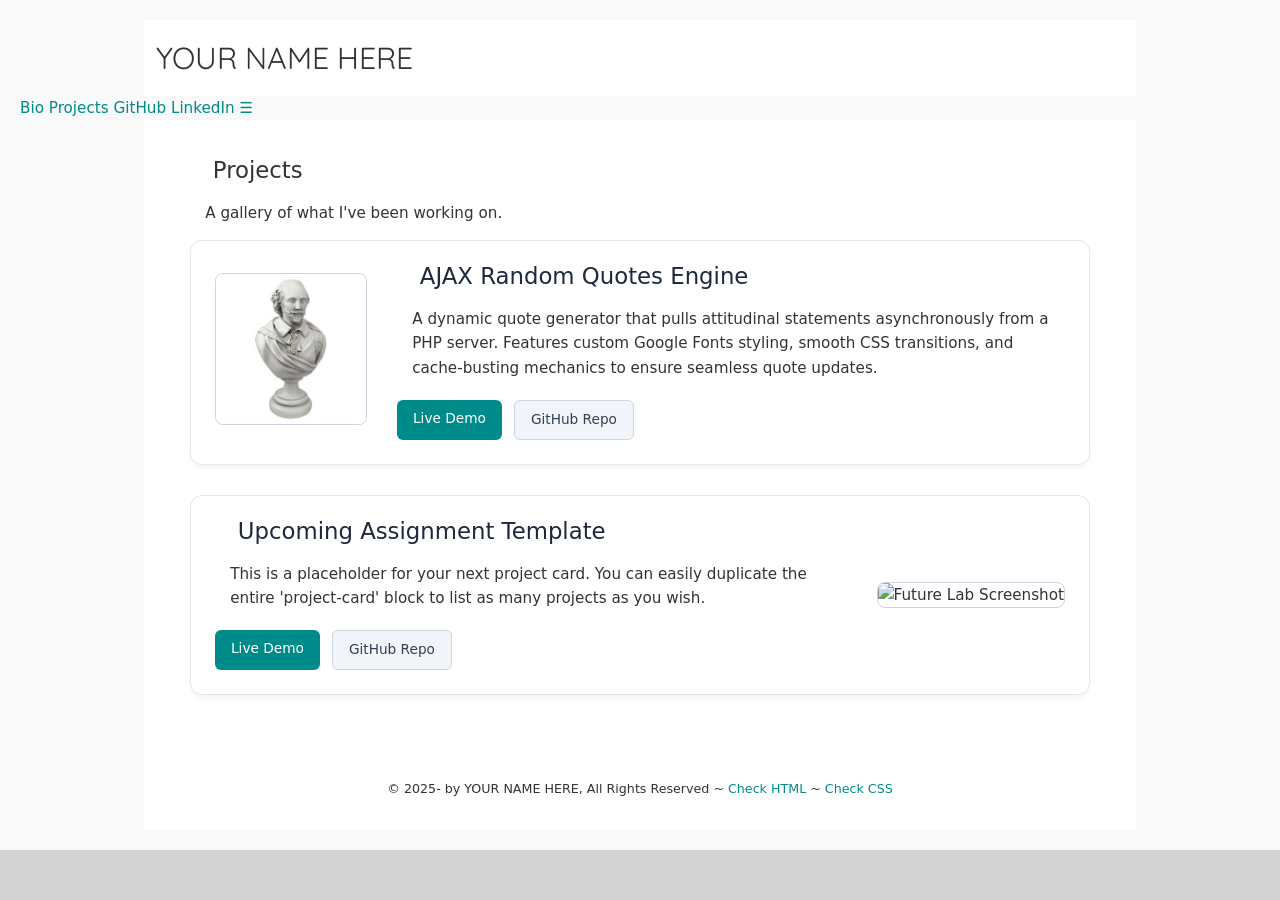
==== projects.html @ feca26e6 "Adds project page" ====
<!DOCTYPE html>
<html lang="en">
<head>
  <meta charset="UTF-8">
  <title>NAME HERE'S Projects</title>
  <link rel="stylesheet" href="css/main.css">
  <link rel="stylesheet" href="css/nav.css">
  <link rel="stylesheet" href="css/projects.css">
</head>
<body>

    <header>
        <h1 class="heading">YOUR NAME HERE</h1>
           <nav class="topnav" id="myTopnav">
               <a href="index.html">Bio</a>
               <a href="projects.html" class="active">Projects</a>
               <a href="#" target="_blank">GitHub</a>
               <a href="#" target="_blank">LinkedIn</a>
               <a href="javascript:void(0);" class="icon" onclick="myFunction()">&#9776;</a>
           </nav>
    </header>
<main class="wrapper">
  <section class="projects-container">
    <h2 class="subheader">Projects</h2>
    <p class="subtitle">A gallery of what I've been working on.</p>

    <div class="project-card">
      <div class="project-image">
        <img src="images/shakespeare-bust.jpg" alt="Shakespeare bust">
      </div>
      <div class="project-content">
        <h2>AJAX Random Quotes Engine</h2>
        <p>A dynamic quote generator that pulls attitudinal statements asynchronously from a PHP server. Features custom Google Fonts styling, smooth CSS transitions, and cache-busting mechanics to ensure seamless quote updates.</p>
        
        <div class="project-links">
          <a href="#" class="btn demo-btn" target="_blank">Live Demo</a>
          <a href="#" class="btn repo-btn" target="_blank">GitHub Repo</a>
        </div>
      </div>
    </div>

    <div class="project-card">
      <div class="project-image">
        <img src="https://via.placeholder.com/150" alt="Future Lab Screenshot">
      </div>
      <div class="project-content">
        <h2>Upcoming Assignment Template</h2>
        <p>This is a placeholder for your next project card. You can easily 
            duplicate the entire 'project-card' block to list as many projects as you wish.</p>
        
        <div class="project-links">
          <a href="#" class="btn demo-btn" target="_blank">Live Demo</a>
          <a href="#" class="btn repo-btn" target="_blank">GitHub Repo</a>
        </div>
      </div>
    </div>
</section>
<footer>
    <p><small>&copy; 2025-<span id="this-year"></span> by 
        YOUR NAME HERE, All Rights Reserved ~ 
        <a id="html-checker" href="#" target="_blank">Check HTML</a> ~ 
        <a id="css-checker" href="#" target="_blank">Check CSS</a></small>
   </p>
  </footer>
</main>
<script src="main.js" defer></script>
</body>
</html>
---- css/main.css ----
/* Global rules */

@import url('https://fonts.googleapis.com/css?family=Quicksand');

html {
    background-color: lightgray;
    font-family: 'Quicksand', sans-serif;
    font-size: 0.95em;
    line-height: 1.5em;
}

::selection {
    color: #000; 
    background: #ff0;
}

h1 {
    font-weight: normal;
    margin: auto;
    background: #fff;
    line-height: 2.5em;
}

h1.heading{
    font-family:Quicksand;
}

main.wrapper {
    background-color: white;
    overflow: auto;
}

p {
    margin: 1em; /* Top Right Bottom Left (TRBL) */
}

h2,h3 {
    font-weight: normal;
    margin-left: 1em;
    line-height: 1em;
}

a {
    color:darkcyan;
    text-decoration: none;
}

a:hover {
    color: whitesmoke;
    background-color: darkcyan;
    text-decoration: none;
}

footer {
    clear: both;
    text-align: center;
    padding: 1em;
}

/* Responsive rules */

/* DESKTOP */
@media all and (min-width:1200px) {
    main.wrapper {
        width: 80%;
        margin: auto;
    }
    
    h1 {
        width: 79%;
        padding-left: 1%;
    }
    
    picture.profile img {
        width: 50%;
        float: left;
        margin-right: 2em;
    }
    
}

/* TABLET */
@media all and (min-width:501px) and (max-width:1199px) {
    main.wrapper {
        width: 90%;
        margin: auto;
    }
    
    h1 {
        width: 89%;
        padding-left: 1%;
    }
    
    picture.profile img {
        width: 50%;
        float: right;
        margin-left: 1em;
    }

}

/* PHONE */
@media all and (max-width:500px) {
    main.wrapper {
        width: 100%;
    }
    
    h1 {
        width: 99%;
        padding-left: 1%;
    }
    
    picture.profile img {
        width: 100%;
    }
    
}
---- css/projects.css ----
/* Base Layout Settings */
body {
    font-family: system-ui, -apple-system, sans-serif;
    line-height: 1.6;
    background-color: #f9f9f9;
    color: #333;
    margin: 0;
    padding: 20px;
  }
  
  .projects-container {
    max-width: 900px;  /* Keeps things readable on desktop */
    margin: 0 auto;
    padding: 20px;
  }
  
  /* The Main Project Card Wrapper */
  .project-card {
    display: flex;
    flex-direction: row; /* Default layout: Image left, text right */
    align-items: center;
    gap: 30px;
    background: #ffffff;
    border: 1px solid #e2e8f0;
    border-radius: 12px; /* Smooth rounded corners */
    padding: 24px;
    margin-bottom: 30px;
    box-shadow: 0 4px 6px -1px rgba(0, 0, 0, 0.05);
    transition: transform 0.2s ease;
  }
  
  .project-card:hover {
    transform: translateY(-2px); /* Subtle interaction cue */
  }
  
  /* The Magic Mirror: Automatically alternate left/right layout */
  .project-card:nth-child(even) {
    flex-direction: row-reverse; /* Flips the order for every second card */
  }
  
  /* Image Control Group */
  .project-image {
    flex-shrink: 0; /* Prevents text from squeezing the image container */
  }
  
  .project-image img {
    width: 150px;
    height: 150px;
    object-fit: cover; /* Forces screenshots to crop nicely instead of squishing */
    border-radius: 8px;
    border: 1px solid #cbd5e1;
  }
  
  /* Content & CTA Link Elements */
  .project-content {
    flex-grow: 1;
  }
  
  .project-content h2 {
    margin-top: 0;
    color: #1e293b;
  }
  
  .project-links {
    margin-top: 20px;
    display: flex;
    gap: 12px;
  }
  
  /* Flexible, clean Button styles */
  .btn {
    display: inline-block;
    text-decoration: none;
    padding: 8px 16px;
    border-radius: 6px;
    font-size: 0.9rem;
    font-weight: 500;
    transition: background-color 0.2s;
  }
  
  .demo-btn {
    background-color: darkcyan;
    color: #ffffff;
  }
  
  .demo-btn:hover {
    background-color: rgb(95, 95, 95);
  }
  
  .repo-btn {
    background-color: #f1f5f9;
    color: #334155;
    border: 1px solid #cbd5e1;
  }
  
  .repo-btn:hover {
    background-color: rgb(95, 95, 95);
  }
  
  /* Responsive Overrides: If screen is small, stack everything vertically */
  @media (max-width: 650px) {
    .project-card, 
    .project-card:nth-child(even) {
      flex-direction: column;
      text-align: center;
    }
    
    .project-links {
      justify-content: center;
    }
  }
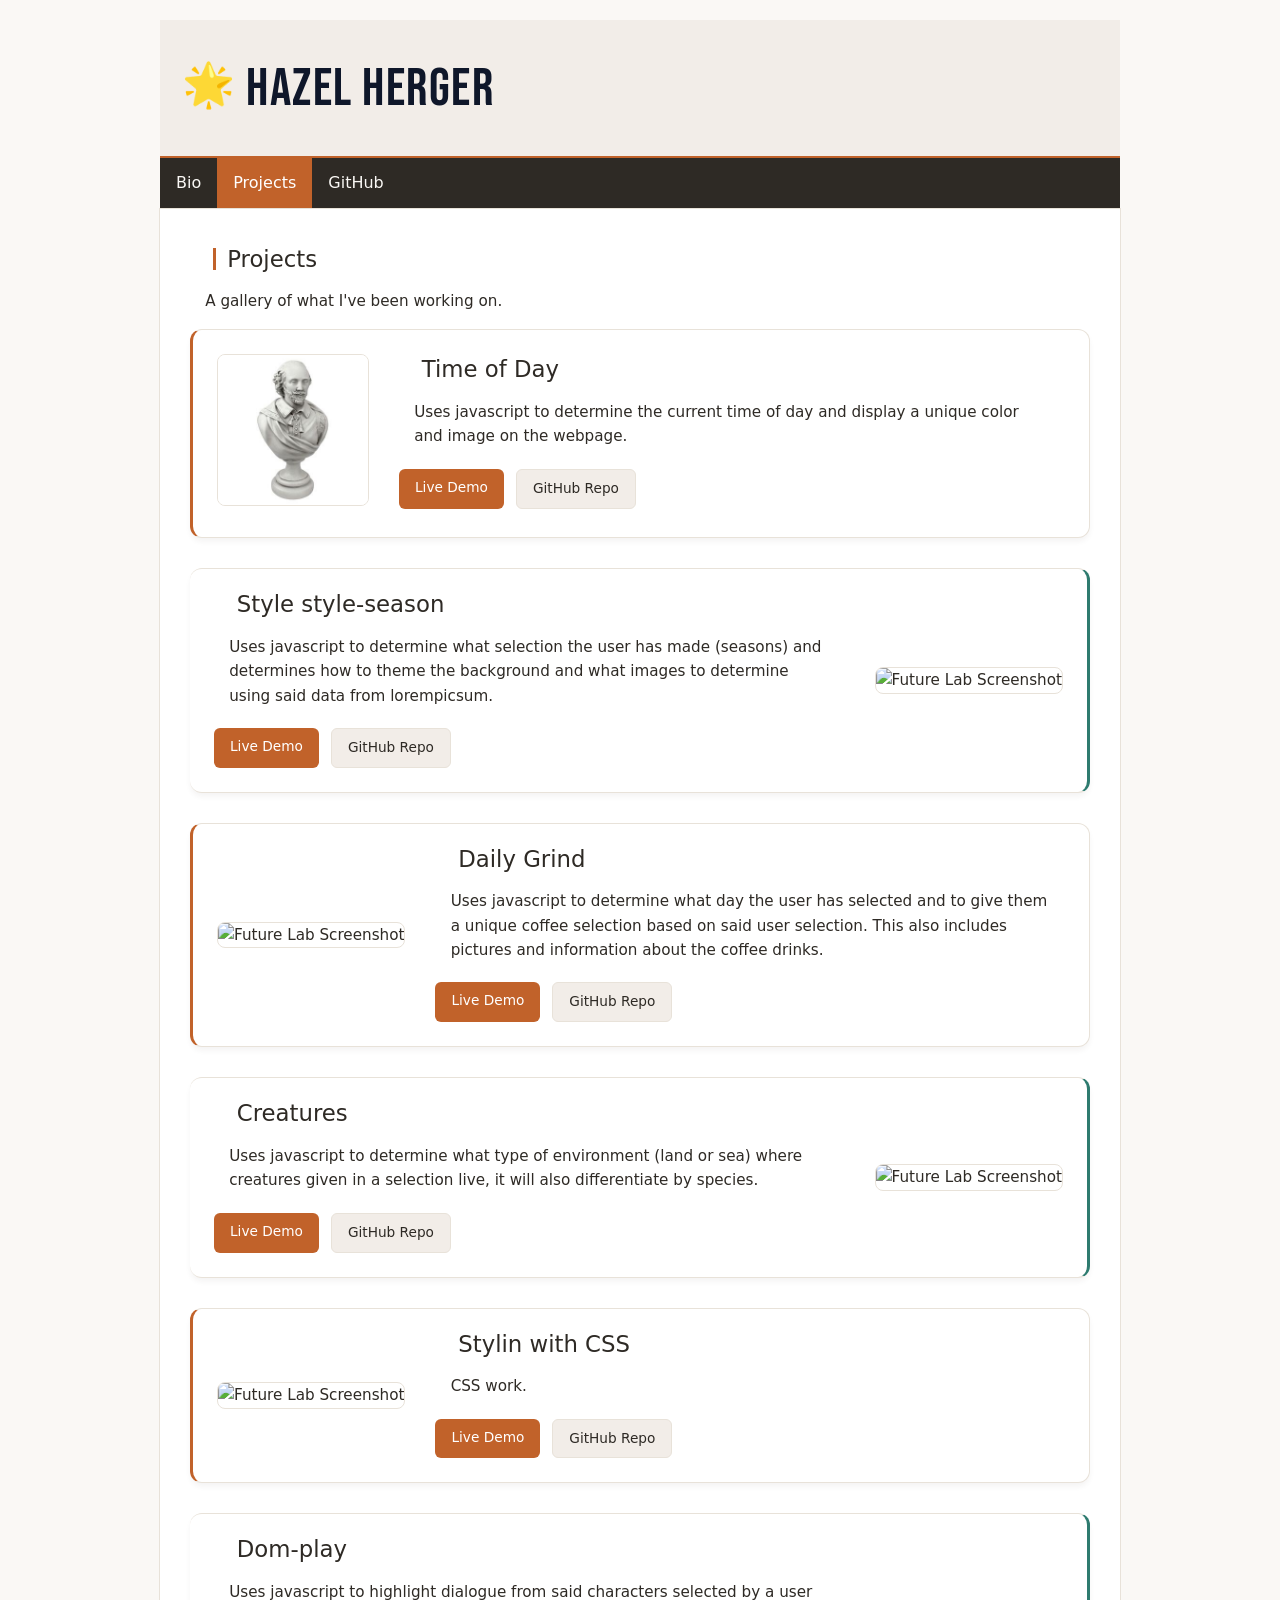
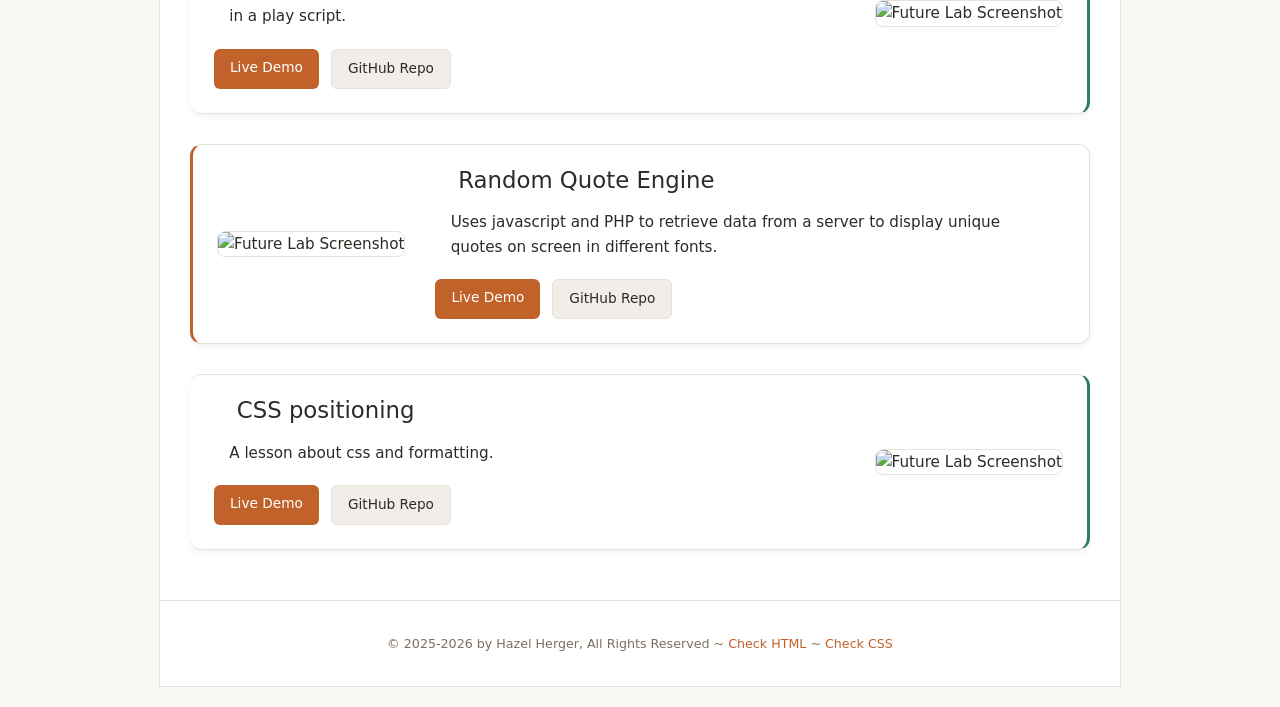
==== commit 28d3a2e5: "update" ====
--- a/projects.html
+++ b/projects.html
@@ -1,68 +1,182 @@
 <!DOCTYPE html>
 <html lang="en">
-<head>
-  <meta charset="UTF-8">
-  <title>NAME HERE'S Projects</title>
-  <link rel="stylesheet" href="css/main.css">
-  <link rel="stylesheet" href="css/nav.css">
-  <link rel="stylesheet" href="css/projects.css">
-</head>
-<body>
+    <head>
+        <meta charset="UTF-8">
+        <title>NAME HERE'S Projects</title>
+        <link rel="stylesheet" href="css/main.css">
+        <link rel="stylesheet" href="css/nav.css">
+        <link rel="stylesheet" href="css/animated-star.css">
+        <link href="https://fonts.googleapis.com/css2?family=Bebas+Neue&display=swap" rel="stylesheet">
+        <link rel="icon" href="data:image/svg+xml,<svg xmlns=%22http://www.w3.org/2000/svg%22 viewBox=%220 0 100 100%22><text y=%22.9em%22 font-size=%2290%22>🌟</text></svg>">
+        <style>
+        /* start google font style */
+        h1 {
+            font-family: 'Bebas Neue', sans-serif;
+            font-size: 3.5rem; /* Needs to be larger because it's a condensed font */
+            color: #0f172a;
+            letter-spacing: 1.5px; /* Spaces out the all-caps look nicely */
+        }
+        /* end google font style */
+        </style>
+    </head>
+    <body>
+        <header>
+            <h1>
+                <span class="animated-star" aria-label="Achiever Star">🌟</span> Hazel Herger
+            </h1>
+            <nav class="topnav" id="myTopnav">
+                <a href="index.html">Bio</a>
+                <a href="projects.html" class="active">Projects</a>
+                <a href="https://github.com/Kuaruuuu" target="_blank">GitHub</a>
+                <a href="javascript:void(0);" class="icon" onclick="myFunction()">&#9776;</a>
+            </nav>
+        </header>
+        <main class="wrapper">
+            <section class="projects-container">
+                <h2 class="subheader">Projects</h2>
+                <p class="subtitle">A gallery of what I've been working on.</p>
 
-    <header>
-        <h1 class="heading">YOUR NAME HERE</h1>
-           <nav class="topnav" id="myTopnav">
-               <a href="index.html">Bio</a>
-               <a href="projects.html" class="active">Projects</a>
-               <a href="#" target="_blank">GitHub</a>
-               <a href="#" target="_blank">LinkedIn</a>
-               <a href="javascript:void(0);" class="icon" onclick="myFunction()">&#9776;</a>
-           </nav>
-    </header>
-<main class="wrapper">
-  <section class="projects-container">
-    <h2 class="subheader">Projects</h2>
-    <p class="subtitle">A gallery of what I've been working on.</p>
+                <div class="project-card">
+                    <div class="project-image">
+                        <img src="images/shakespeare-bust.jpg" alt="Shakespeare bust">
+                    </div>
+                    <div class="project-content">
+                        <h2>Time of Day</h2>
+                        <p>Uses javascript to determine the current time of day and display a unique color and image on the webpage.</p>
+                        
+                        <div class="project-links">
+                        <a href="https://kuaruuuu.github.io/time-of-day/" class="btn demo-btn" target="">Live Demo</a>
+                        <a href="https://github.com/Kuaruuuu/time-of-day" class="btn repo-btn" target="">GitHub Repo</a>
+                        </div>
+                    </div>
+                </div>
 
-    <div class="project-card">
-      <div class="project-image">
-        <img src="images/shakespeare-bust.jpg" alt="Shakespeare bust">
-      </div>
-      <div class="project-content">
-        <h2>AJAX Random Quotes Engine</h2>
-        <p>A dynamic quote generator that pulls attitudinal statements asynchronously from a PHP server. Features custom Google Fonts styling, smooth CSS transitions, and cache-busting mechanics to ensure seamless quote updates.</p>
-        
-        <div class="project-links">
-          <a href="#" class="btn demo-btn" target="_blank">Live Demo</a>
-          <a href="#" class="btn repo-btn" target="_blank">GitHub Repo</a>
-        </div>
-      </div>
-    </div>
+                <div class="project-card">
+                    <div class="project-image">
+                        <img src="https://picsum.photos/150" alt="Future Lab Screenshot">
+                    </div>
+                    <div class="project-content">
+                        <h2>Style style-season</h2>
+                        <p>Uses javascript to determine what selection the user has made (seasons) and determines how to theme the background and what images to determine
+                            using said data from lorempicsum.
+                        </p>
+                        
+                        <div class="project-links">
+                            <a href="https://kuaruuuu.github.io/style-season/" class="btn demo-btn" target="">Live Demo</a>
+                            <a href="https://github.com/Kuaruuuu/style-season" class="btn repo-btn" target="">GitHub Repo</a>
+                        </div>
+                    </div>
+                </div>
 
-    <div class="project-card">
-      <div class="project-image">
-        <img src="https://via.placeholder.com/150" alt="Future Lab Screenshot">
-      </div>
-      <div class="project-content">
-        <h2>Upcoming Assignment Template</h2>
-        <p>This is a placeholder for your next project card. You can easily 
-            duplicate the entire 'project-card' block to list as many projects as you wish.</p>
-        
-        <div class="project-links">
-          <a href="#" class="btn demo-btn" target="_blank">Live Demo</a>
-          <a href="#" class="btn repo-btn" target="_blank">GitHub Repo</a>
-        </div>
-      </div>
-    </div>
-</section>
-<footer>
-    <p><small>&copy; 2025-<span id="this-year"></span> by 
-        YOUR NAME HERE, All Rights Reserved ~ 
-        <a id="html-checker" href="#" target="_blank">Check HTML</a> ~ 
-        <a id="css-checker" href="#" target="_blank">Check CSS</a></small>
-   </p>
-  </footer>
-</main>
-<script src="main.js" defer></script>
-</body>
+                <div class="project-card">
+                    <div class="project-image">
+                        <img src="https://loremflickr.com/g/150/150/outdoors" alt="Future Lab Screenshot">
+                    </div>
+                    <div class="project-content">
+                        <h2>Daily Grind</h2>
+                        <p>Uses javascript to determine what day the user has selected and to give them a unique coffee selection based on said user selection.
+                            This also includes pictures and information about the coffee drinks.
+                        </p>
+                        
+                        <div class="project-links">
+                            <a href="https://kuaruuuu.github.io/daily-grind/" class="btn demo-btn" target="_blank">Live Demo</a>
+                            <a href="https://github.com/Kuaruuuu/daily-grind" class="btn repo-btn" target="_blank">GitHub Repo</a>
+                        </div>
+                    </div>
+                </div>
+                
+                <div class="project-card">
+                    <div class="project-image">
+                        <img src="https://loremflickr.com/g/150/150/outdoors" alt="Future Lab Screenshot">
+                    </div>
+                    <div class="project-content">
+                        <h2>Creatures</h2>
+                        <p>Uses javascript to determine what type of environment (land or sea) where creatures given in a selection live, it will also differentiate by species.
+                        </p>
+                        
+                        <div class="project-links">
+                            <a href="https://kuaruuuu.github.io/creatures/" class="btn demo-btn" target="_blank">Live Demo</a>
+                            <a href="https://github.com/Kuaruuuu/creatures" class="btn repo-btn" target="_blank">GitHub Repo</a>
+                        </div>
+                    </div>
+                </div>
+
+                <div class="project-card">
+                    <div class="project-image">
+                        <img src="https://loremflickr.com/g/150/150/outdoors" alt="Future Lab Screenshot">
+                    </div>
+                    <div class="project-content">
+                        <h2>Stylin with CSS</h2>
+                        <p>CSS work.
+                        </p>
+                        
+                        <div class="project-links">
+                            <a href="https://kuaruuuu.github.io/stylin-with-css/" class="btn demo-btn" target="_blank">Live Demo</a>
+                            <a href="https://github.com/Kuaruuuu/stylin-with-css" class="btn repo-btn" target="_blank">GitHub Repo</a>
+                        </div>
+                    </div>
+                </div>
+
+                <div class="project-card">
+                    <div class="project-image">
+                        <img src="https://loremflickr.com/g/150/150/outdoors" alt="Future Lab Screenshot">
+                    </div>
+                    <div class="project-content">
+                        <h2>Dom-play</h2>
+                        <p>Uses javascript to highlight dialogue from said characters selected by a user in a play script.
+                        </p>
+                        
+                        <div class="project-links">
+                            <a href="https://kuaruuuu.github.io/dom-play/" class="btn demo-btn" target="_blank">Live Demo</a>
+                            <a href="https://github.com/Kuaruuuu/dom-play" class="btn repo-btn" target="_blank">GitHub Repo</a>
+                        </div>
+                    </div>
+                </div>
+
+                 <div class="project-card">
+                    <div class="project-image">
+                        <img src="https://loremflickr.com/g/150/150/outdoors" alt="Future Lab Screenshot">
+                    </div>
+                    <div class="project-content">
+                        <h2>Random Quote Engine</h2>
+                        <p>Uses javascript and PHP to retrieve data from a server to display unique quotes on screen in different fonts.
+                        </p>
+                        
+                        <div class="project-links">
+                            <a href="https://kuaruuuu.github.io/random-quote-engine/" class="btn demo-btn" target="_blank">Live Demo</a>
+                            <a href="https://github.com/Kuaruuuu/random-quote-engine" class="btn repo-btn" target="_blank">GitHub Repo</a>
+                        </div>
+                    </div>
+                </div>
+
+                 <div class="project-card">
+                    <div class="project-image">
+                        <img src="https://loremflickr.com/g/150/150/outdoors" alt="Future Lab Screenshot">
+                    </div>
+                    <div class="project-content">
+                        <h2>CSS positioning</h2>
+                        <p>A lesson about css and formatting.
+                        </p>
+                        
+                        <div class="project-links">
+                            <a href="https://kuaruuuu.github.io/css-positioning/" class="btn demo-btn" target="_blank">Live Demo</a>
+                            <a href="https://github.com/Kuaruuuu/css-positioning" class="btn repo-btn" target="_blank">GitHub Repo</a>
+                        </div>
+                    </div>
+                </div>
+
+
+
+            </section>
+           
+            <footer>
+                <p><small>&copy; 2025-<span id="this-year"></span> by 
+                    Hazel Herger, All Rights Reserved ~ 
+                    <a id="html-checker" href="#" target="_blank">Check HTML</a> ~ 
+                    <a id="css-checker" href="#" target="_blank">Check CSS</a></small>
+                </p>
+            </footer>
+        </main>
+        <script src="js/main.js" defer></script>
+    </body>
 </html>
--- a/css/main.css
+++ b/css/main.css
@@ -1,53 +1,82 @@
-/* Global rules */
-
-@import url('https://fonts.googleapis.com/css?family=Quicksand');
+/* ============================================================
+   main.css — Hazel Herger's Portal
+   Design language: Warm & Approachable / Creative Craftsperson
+   
+   COLOR TOKENS (for easy reference & future edits):
+     --clr-bg-page:      #FAF8F5  (warm off-white page background)
+     --clr-bg-surface:   #FFFFFF  (card / wrapper surfaces)
+     --clr-bg-muted:     #F2EDE8  (subtle tinted area, e.g. h1 strip)
+     --clr-text-primary: #2E2A25  (warm charcoal, replaces cold #333)
+     --clr-text-muted:   #7C6E62  (warm taupe for secondary text)
+     --clr-accent-coral: #C1622A  (terracotta — primary accent)
+     --clr-accent-teal:  #2E7B6F  (warm teal — secondary accent)
+     --clr-border:       #E8E2D9  (warm-tinted border, replaces cold #e2e8f0)
+   ============================================================ */
+
+/* ---- Global rules ---- */
 
 html {
-    background-color: lightgray;
-    font-family: 'Quicksand', sans-serif;
+    background-color: #FAF8F5;    /* warm off-white: replaces cold "whitesmoke" */
     font-size: 0.95em;
-    line-height: 1.5em;
-}
-
+}
+
+body {
+    font-family: system-ui, -apple-system, sans-serif;
+    line-height: 1.6;
+    background-color: #FAF8F5;    /* consistent warm off-white */
+    color: #2E2A25;               /* warm charcoal: replaces cold #333 */
+    margin: 0 auto;
+    padding: 20px;
+    max-width: 1200px;
+}
+
+/* Text selection: coral highlight keeps warmth, replaces jarring yellow */
 ::selection {
-    color: #000; 
-    background: #ff0;
+    color: #FFFFFF;
+    background: #C1622A;          /* terracotta selection highlight */
 }
 
 h1 {
     font-weight: normal;
     margin: auto;
-    background: #fff;
+    background: #F2EDE8;          /* warm tinted strip: replaces flat white */
     line-height: 2.5em;
-}
-
-h1.heading{
-    font-family:Quicksand;
+    border-bottom: 2px solid #C1622A; /* terracotta underline — signature accent */
 }
 
 main.wrapper {
-    background-color: white;
+    background-color: #FFFFFF;
     overflow: auto;
+    border: 1px solid #E8E2D9;   /* warm border: replaces no border */
 }
 
 p {
-    margin: 1em; /* Top Right Bottom Left (TRBL) */
-}
-
-h2,h3 {
+    margin: 1em;
+}
+
+h2, h3 {
     font-weight: normal;
     margin-left: 1em;
     line-height: 1em;
-}
-
+    color: #2E2A25;               /* ensure warm charcoal on all headings */
+}
+
+/* Subheader accent: a small terracotta left-border signals section starts */
+h2.subheader {
+    border-left: 3px solid #C1622A;
+    padding-left: 0.5em;
+    margin-left: 1em;
+}
+
+/* Links: warm teal replaces cold darkcyan */
 a {
-    color:darkcyan;
+    color: #2E7B6F;
     text-decoration: none;
 }
 
 a:hover {
-    color: whitesmoke;
-    background-color: darkcyan;
+    color: #FFFFFF;
+    background-color: #2E7B6F;   /* warm teal hover: replaces cold darkcyan */
     text-decoration: none;
 }
 
@@ -55,63 +84,196 @@
     clear: both;
     text-align: center;
     padding: 1em;
-}
-
-/* Responsive rules */
+    color: #7C6E62;               /* muted warm taupe for footer text */
+    border-top: 1px solid #E8E2D9;
+}
+
+footer a {
+    color: #C1622A;               /* terracotta footer links */
+}
+
+footer a:hover {
+    color: #FFFFFF;
+    background-color: #C1622A;
+}
+
+/* ---- end global rules ---- */
+
+
+/* ---- Responsive rules ---- */
 
 /* DESKTOP */
-@media all and (min-width:1200px) {
+@media all and (min-width: 1200px) {
     main.wrapper {
         width: 80%;
         margin: auto;
     }
-    
+
     h1 {
         width: 79%;
         padding-left: 1%;
     }
-    
+
     picture.profile img {
         width: 50%;
         float: left;
         margin-right: 2em;
     }
-    
 }
 
 /* TABLET */
-@media all and (min-width:501px) and (max-width:1199px) {
+@media all and (min-width: 501px) and (max-width: 1199px) {
     main.wrapper {
         width: 90%;
         margin: auto;
     }
-    
+
     h1 {
         width: 89%;
         padding-left: 1%;
     }
-    
+
     picture.profile img {
         width: 50%;
         float: right;
         margin-left: 1em;
     }
-
 }
 
 /* PHONE */
-@media all and (max-width:500px) {
+@media all and (max-width: 500px) {
     main.wrapper {
         width: 100%;
     }
-    
+
     h1 {
         width: 99%;
         padding-left: 1%;
     }
-    
+
     picture.profile img {
         width: 100%;
     }
-    
-}
+}
+
+
+/* ---- Project container rules ---- */
+
+.projects-container {
+    max-width: 900px;
+    margin: 0 auto;
+    padding: 20px;
+}
+
+/* Project card: warm border + background, no cold grays */
+.project-card {
+    display: flex;
+    flex-direction: row;
+    align-items: center;
+    gap: 30px;
+    background: #FFFFFF;
+    border: 1px solid #E8E2D9;    /* warm-tinted border: replaces cold #e2e8f0 */
+    border-radius: 12px;
+    padding: 24px;
+    margin-bottom: 30px;
+    box-shadow: 0 4px 6px -1px rgba(46, 42, 37, 0.06); /* warm-tinted shadow */
+    transition: transform 0.2s ease, box-shadow 0.2s ease;
+    border-left: 3px solid #C1622A; /* terracotta left-accent — the signature */
+}
+
+.project-card:hover {
+    transform: translateY(-2px);
+    box-shadow: 0 8px 16px -4px rgba(46, 42, 37, 0.1);
+}
+
+/* Alternating card layout: even cards get teal accent instead of coral */
+.project-card:nth-child(even) {
+    flex-direction: row-reverse;
+    border-left: none;
+    border-right: 3px solid #2E7B6F; /* warm teal on even cards */
+}
+
+.project-image {
+    flex-shrink: 0;
+}
+
+.project-image img {
+    width: 150px;
+    height: 150px;
+    object-fit: cover;
+    border-radius: 8px;
+    border: 1px solid #E8E2D9;    /* warm border: replaces cold #cbd5e1 */
+}
+
+.project-content {
+    flex-grow: 1;
+}
+
+.project-content h2 {
+    margin-top: 0;
+    color: #2E2A25;               /* warm charcoal: replaces cold #1e293b */
+}
+
+.project-links {
+    margin-top: 20px;
+    display: flex;
+    gap: 12px;
+}
+
+/* Buttons */
+.btn {
+    display: inline-block;
+    text-decoration: none;
+    padding: 8px 16px;
+    border-radius: 6px;
+    font-size: 0.9rem;
+    font-weight: 500;
+    transition: background-color 0.2s, color 0.2s;
+}
+
+/* Primary CTA: terracotta — replaces cold darkcyan */
+.demo-btn {
+    background-color: #C1622A;
+    color: #FFFFFF;
+}
+
+.demo-btn:hover {
+    background-color: #9E4E1F;   /* darker terracotta on hover */
+    color: #FFFFFF;
+    background-color: #9E4E1F;
+}
+
+/* Secondary: warm off-white with warm border — replaces cold #f1f5f9 */
+.repo-btn {
+    background-color: #F2EDE8;
+    color: #2E2A25;
+    border: 1px solid #E8E2D9;
+}
+
+.repo-btn:hover {
+    background-color: #2E7B6F;   /* teal on hover for contrast */
+    color: #FFFFFF;
+    border-color: #2E7B6F;
+}
+
+/* Mobile: stack cards vertically */
+@media (max-width: 650px) {
+    .project-card,
+    .project-card:nth-child(even) {
+        flex-direction: column;
+        text-align: center;
+        border-left: none;
+        border-right: none;
+        border-top: 3px solid #C1622A;  /* top accent on mobile */
+    }
+
+    .project-card:nth-child(even) {
+        border-top-color: #2E7B6F;      /* teal accent on even cards */
+    }
+
+    .project-links {
+        justify-content: center;
+    }
+}
+
+/* ---- end project container rules ---- */
--- a/css/nav.css
+++ b/css/nav.css
@@ -0,0 +1,96 @@
+/* ============================================================
+   nav.css — Hazel Herger's Portal
+   Warm & Approachable color adaptation
+   
+   Changes from original:
+     - Nav background: rgb(95,95,95) → #2E2A25 (warm charcoal)
+     - Active/hover: darkcyan → #C1622A (terracotta)
+     - Link color: whitesmoke → #FAF8F5 (warm off-white, same warmth as page bg)
+   ============================================================ */
+
+/* ---- Global rules ---- */
+
+.topnav {
+    margin: auto;
+    background-color: #2E2A25;   /* warm charcoal: replaces cold rgb(95,95,95) */
+    overflow: auto;
+}
+
+.topnav a {
+    float: left;
+    display: block;
+    color: #FAF8F5;              /* warm off-white: replaces flat whitesmoke */
+    text-align: center;
+    padding: 12px 16px;
+    text-decoration: none;
+    text-transform: capitalize;
+    font-size: 16px;
+    transition: background-color 0.2s, color 0.2s;
+}
+
+/* Hover and active state: terracotta replaces darkcyan */
+.topnav a:hover {
+    background-color: #C1622A;   /* terracotta hover */
+    color: #FFFFFF;
+}
+
+.topnav a.hover,
+.topnav .active {               /* note: .active is on the <a> tag directly */
+    background-color: #C1622A;   /* terracotta active: replaces darkcyan */
+    color: #FFFFFF;
+}
+
+.topnav .icon {
+    display: none;
+}
+
+/* ---- Responsive rules ---- */
+
+/* Collapse to hamburger on screens narrower than 1200px */
+@media screen and (max-width: 1199px) {
+    .topnav a:not(:first-child) {
+        display: none;
+    }
+
+    .topnav a.icon {
+        float: right;
+        display: block;
+    }
+
+    .topnav.responsive {
+        position: relative;
+    }
+
+    .topnav.responsive a {
+        float: none;
+        display: block;
+        text-align: left;
+    }
+
+    .topnav.responsive a.icon {
+        position: absolute;
+        right: 0;
+        top: 0;
+    }
+}
+
+/* DESKTOP */
+@media all and (min-width: 1200px) {
+    .topnav {
+        width: 80%;
+    }
+}
+
+/* TABLET */
+@media all and (min-width: 501px) and (max-width: 1199px) {
+    .topnav {
+        width: 90%;
+    }
+}
+
+/* PHONE */
+@media all and (max-width: 500px) {
+    .topnav {
+        width: 100%;
+    }
+}
--- a/css/animated-star.css
+++ b/css/animated-star.css
@@ -0,0 +1,37 @@
+/* ============================================================
+   animated-star.css — Hazel Herger's Portal
+   No color changes needed here — this file controls animation
+   behavior only and works with any color scheme.
+   ============================================================ */
+
+/* Styling for the star container */
+.animated-star {
+    display: inline-block; /* Required to allow transforms/scaling */
+    font-size: 0.8em;      /* Makes the star slightly smaller than the text */
+    margin-left: 10px;     /* Adds space from the H1 text */
+    vertical-align: middle; /* Aligns it with the center of the text line */
+
+    /* Link the animation called 'starShimmer' defined below */
+    animation: starShimmer 1.8s ease-in-out infinite;
+}
+
+/*
+ * Defines the 'Timeline' of the animation:
+ * At 0% time, it's original size and faint.
+ * At 50% (the middle of the loop), it grows and gets brighter.
+ * At 100% time, it returns to the starting values.
+ */
+@keyframes starShimmer {
+    0% {
+        opacity: 0.7;
+        transform: scale(1);
+    }
+    50% {
+        opacity: 1;
+        transform: scale(1.15) rotate(5deg); /* Grows and gets a tiny rotation */
+    }
+    100% {
+        opacity: 0.7;
+        transform: scale(1);
+    }
+}
